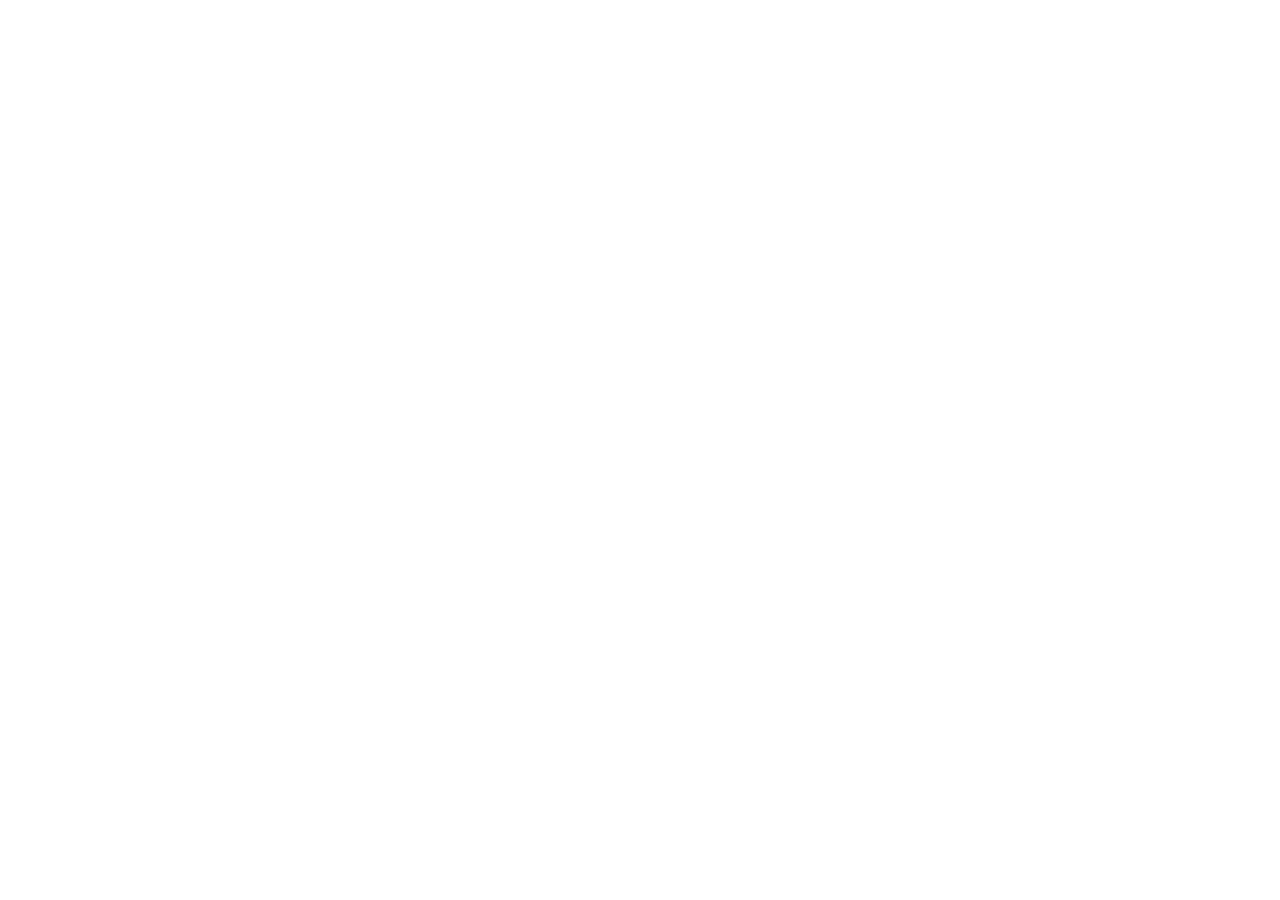
==== index.html @ 555c0369 "Add files via upload Initial website pages" ====
<!doctype html>
<html lang="en">
<head>
  <meta charset="utf-8">
  <meta name="viewport" content="width=device-width, initial-scale=1">
  <meta name="description" content="Academic profile and technical blog of Cheng Hangyu.">
  <title>Cheng Hangyu</title>
  <link rel="stylesheet" href="assets/css/style.css">
</head>
<body data-page="home">
  <noscript>This website requires JavaScript to render its content.</noscript>
  <script src="assets/js/blog-posts.js"></script>
  <script src="assets/js/site-data.js"></script>
  <script src="assets/js/site.js"></script>
</body>
</html>
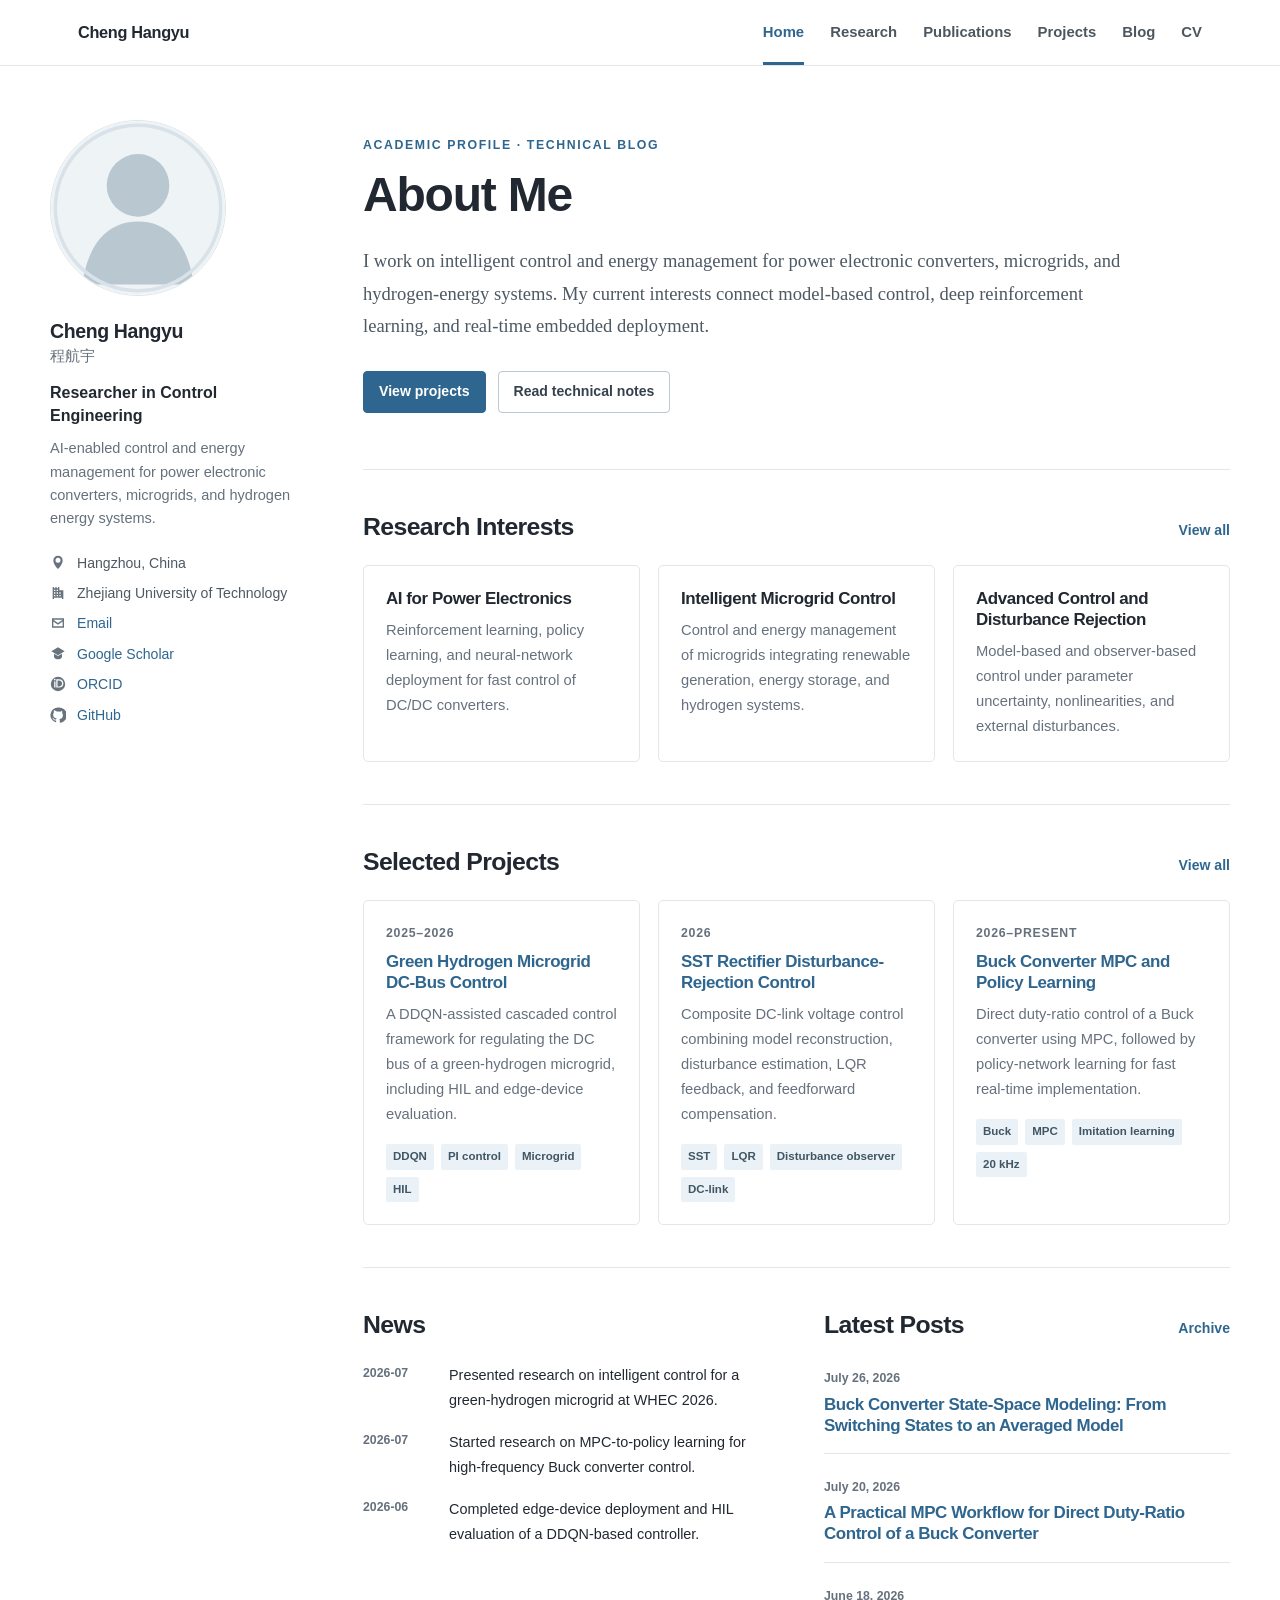
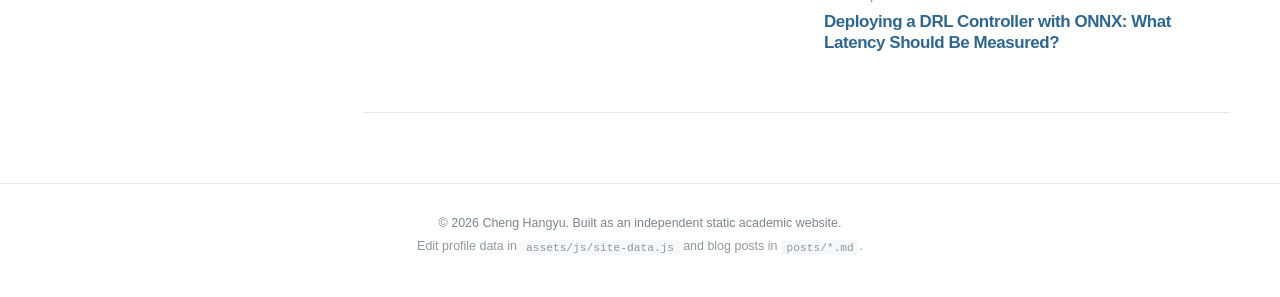
==== commit ad9ad3be: "Add redeployment comment to index.html Comit changes" ====
--- a/index.html
+++ b/index.html
@@ -1,3 +1,4 @@
+<!-- Force GitHub Pages redeployment -->
 <!doctype html>
 <html lang="en">
 <head>
--- a/assets/css/style.css
+++ b/assets/css/style.css
@@ -0,0 +1,233 @@
+:root {
+  --ink: #222831;
+  --muted: #66717d;
+  --line: #e2e7eb;
+  --soft: #f5f7f8;
+  --accent: #2f668f;
+  --accent-dark: #214c6e;
+  --accent-soft: #eaf2f7;
+  --max-width: 1180px;
+  --sidebar-width: 245px;
+}
+
+* { box-sizing: border-box; }
+html { scroll-behavior: smooth; }
+body {
+  margin: 0;
+  color: var(--ink);
+  background: #fff;
+  font-family: -apple-system, BlinkMacSystemFont, "Segoe UI", "Noto Sans", Helvetica, Arial, sans-serif;
+  font-size: 16px;
+  line-height: 1.7;
+}
+
+a { color: var(--accent); text-decoration: none; }
+a:hover { color: var(--accent-dark); text-decoration: underline; }
+img { max-width: 100%; }
+code { font-family: "SFMono-Regular", Consolas, monospace; font-size: .9em; background: var(--soft); padding: .1rem .35rem; border-radius: 4px; }
+
+.site-header {
+  position: sticky;
+  top: 0;
+  z-index: 50;
+  background: rgba(255,255,255,.96);
+  border-bottom: 1px solid var(--line);
+  backdrop-filter: blur(12px);
+}
+.header-inner {
+  max-width: var(--max-width);
+  min-height: 64px;
+  margin: 0 auto;
+  padding: 0 28px;
+  display: flex;
+  align-items: center;
+  justify-content: space-between;
+  gap: 30px;
+}
+.site-title { color: var(--ink); font-weight: 700; letter-spacing: -.02em; font-size: 1.02rem; }
+.site-title:hover { text-decoration: none; }
+.top-nav { display: flex; align-items: center; gap: 26px; }
+.top-nav a { color: #4d5760; font-size: .93rem; font-weight: 600; padding: 20px 0 17px; border-bottom: 3px solid transparent; }
+.top-nav a:hover { text-decoration: none; color: var(--accent); }
+.top-nav a[aria-current="page"] { color: var(--accent); border-color: var(--accent); }
+.nav-toggle { display: none; border: 0; background: transparent; width: 42px; height: 42px; padding: 9px; cursor: pointer; color: var(--ink); }
+.nav-toggle svg { width: 100%; height: 100%; fill: currentColor; }
+
+.page-shell {
+  width: min(var(--max-width), calc(100% - 56px));
+  margin: 0 auto;
+  display: grid;
+  grid-template-columns: var(--sidebar-width) minmax(0, 1fr);
+  gap: 68px;
+  padding: 54px 0 70px;
+}
+
+.profile-sidebar { align-self: start; position: sticky; top: 108px; }
+.avatar { width: 176px; height: 176px; object-fit: cover; border-radius: 50%; display: block; margin-bottom: 23px; border: 1px solid #dfe5e8; }
+.profile-names h2 { font-size: 1.22rem; margin: 0; letter-spacing: -.02em; }
+.name-zh { margin: 0 0 12px; color: var(--muted); font-size: .93rem; }
+.profile-title { font-weight: 650; line-height: 1.45; margin: 0 0 10px; }
+.profile-bio { color: var(--muted); font-size: .91rem; line-height: 1.6; margin: 0 0 22px; }
+.profile-meta { list-style: none; padding: 0; margin: 0; display: grid; gap: 10px; }
+.profile-meta li { display: grid; grid-template-columns: 18px minmax(0,1fr); align-items: start; gap: 9px; color: #4e5963; font-size: .88rem; line-height: 1.45; }
+.profile-meta svg { width: 16px; height: 16px; fill: #68737d; margin-top: 2px; }
+.profile-meta a { overflow-wrap: anywhere; }
+
+.main-content { min-width: 0; }
+.eyebrow { color: var(--accent); font-size: .77rem; font-weight: 800; letter-spacing: .13em; text-transform: uppercase; margin: 0 0 9px; }
+h1, h2, h3 { line-height: 1.25; letter-spacing: -.025em; }
+h1 { font-size: clamp(2rem, 4vw, 3rem); margin: 0 0 20px; }
+h2 { font-size: 1.55rem; margin: 0 0 18px; }
+h3 { font-size: 1.06rem; }
+.lead { font-family: Georgia, "Times New Roman", serif; color: #4e5963; font-size: 1.16rem; line-height: 1.75; max-width: 780px; }
+.intro-section { padding: 15px 0 56px; border-bottom: 1px solid var(--line); }
+.page-header { padding: 12px 0 42px; border-bottom: 1px solid var(--line); margin-bottom: 40px; }
+.content-section { padding: 42px 0; border-bottom: 1px solid var(--line); }
+.section-heading { display: flex; justify-content: space-between; align-items: baseline; gap: 20px; margin-bottom: 22px; }
+.section-heading h2 { margin: 0; }
+.section-heading > a { font-size: .88rem; font-weight: 650; }
+.button-row { display: flex; gap: 12px; margin-top: 28px; flex-wrap: wrap; }
+.button { appearance: none; display: inline-flex; align-items: center; justify-content: center; min-height: 40px; padding: 8px 15px; border: 1px solid #bcc7cf; border-radius: 4px; background: #fff; color: #35424d; font-weight: 700; font-size: .88rem; cursor: pointer; }
+.button:hover { text-decoration: none; border-color: var(--accent); color: var(--accent); }
+.button.primary { background: var(--accent); color: #fff; border-color: var(--accent); }
+.button.primary:hover { background: var(--accent-dark); }
+
+.research-grid { display: grid; grid-template-columns: repeat(3, 1fr); gap: 18px; }
+.research-card, .project-card { padding: 22px; border: 1px solid var(--line); border-radius: 5px; background: #fff; }
+.research-card h3, .project-card h3 { margin: 0 0 9px; }
+.research-card p, .project-card p { margin: 0; color: var(--muted); font-size: .92rem; }
+.project-grid { display: grid; grid-template-columns: repeat(3, 1fr); gap: 18px; }
+.card-kicker { color: var(--muted); font-size: .77rem; font-weight: 700; margin-bottom: 7px; text-transform: uppercase; letter-spacing: .06em; }
+.tag-list { display: flex; flex-wrap: wrap; gap: 7px; margin-top: 17px; }
+.tag-list span { color: #415564; background: var(--accent-soft); border-radius: 2px; padding: 3px 7px; font-size: .72rem; font-weight: 650; }
+.two-column-section { display: grid; grid-template-columns: 1fr 1fr; gap: 55px; }
+.news-list, .compact-post-list { display: grid; gap: 18px; }
+.news-item { display: grid; grid-template-columns: 72px 1fr; gap: 14px; }
+.news-item time, .compact-post-list time { color: var(--muted); font-size: .77rem; font-weight: 700; }
+.news-item p { margin: 0; font-size: .9rem; }
+.compact-post-list article { padding-bottom: 17px; border-bottom: 1px solid var(--line); }
+.compact-post-list article:last-child { border: 0; }
+.compact-post-list h3 { margin: 3px 0 0; }
+
+.research-detail-list { display: grid; }
+.research-detail { display: grid; grid-template-columns: 76px 1fr; gap: 28px; padding: 33px 0; border-bottom: 1px solid var(--line); }
+.research-index { color: #a6b1ba; font-size: 1.55rem; font-weight: 300; }
+.research-detail h2 { margin: 0 0 11px; }
+.research-detail p { color: var(--muted); margin: 0; max-width: 730px; }
+.framework-flow { display: flex; align-items: center; flex-wrap: wrap; gap: 10px; }
+.framework-flow span { border: 1px solid var(--line); padding: 8px 12px; border-radius: 3px; font-size: .86rem; font-weight: 650; }
+.framework-flow b { color: #a4afb8; }
+
+.archive-year { margin-bottom: 48px; }
+.year-title { font-size: 1.6rem; padding-bottom: 9px; border-bottom: 1px solid var(--line); margin-bottom: 25px; }
+.archive-post { margin: 0 0 31px; }
+.archive-post h3 { font-size: 1.22rem; margin: 0 0 5px; }
+.archive-post > p:last-child { color: #596570; margin: 8px 0 0; max-width: 760px; }
+.post-meta { color: #818b94; font-size: .78rem; margin: 0; }
+.search-box { display: flex; align-items: center; gap: 9px; max-width: 430px; border: 1px solid #cbd3d9; border-radius: 4px; padding: 8px 11px; margin-top: 24px; }
+.search-box:focus-within { border-color: var(--accent); box-shadow: 0 0 0 3px var(--accent-soft); }
+.search-box svg { width: 17px; height: 17px; fill: #7b858e; flex: 0 0 auto; }
+.search-box input { border: 0; outline: 0; width: 100%; font: inherit; font-size: .9rem; color: var(--ink); }
+.empty-state { background: var(--soft); padding: 20px; border-radius: 4px; color: var(--muted); }
+
+.publication-item { margin: 0 0 29px; padding-left: 16px; border-left: 3px solid var(--accent-soft); }
+.publication-item h3 { font-size: 1.13rem; margin: 3px 0 6px; }
+.publication-item p { margin: 3px 0; color: var(--muted); }
+.pub-type { color: var(--accent); font-size: .73rem; font-weight: 800; text-transform: uppercase; letter-spacing: .08em; }
+.authors { font-style: italic; }
+
+.project-detail-list { display: grid; gap: 0; }
+.project-detail { padding: 8px 0 44px; margin-bottom: 38px; border-bottom: 1px solid var(--line); scroll-margin-top: 95px; }
+.project-detail h2 { margin: 5px 0 14px; font-size: 1.55rem; }
+.project-description { color: #56616b; max-width: 780px; }
+.project-detail h3 { margin-top: 25px; }
+.project-detail ul { padding-left: 1.3rem; color: #4f5b65; }
+.project-detail li { margin-bottom: 7px; }
+
+.article-header { padding-bottom: 30px; border-bottom: 1px solid var(--line); margin-bottom: 34px; }
+.article-header h1 { max-width: 850px; }
+.back-link { display: inline-block; margin-bottom: 28px; font-size: .85rem; font-weight: 650; }
+.article-body { max-width: 780px; font-family: Georgia, "Times New Roman", serif; font-size: 1.05rem; color: #303840; }
+.article-body h2 { font-family: -apple-system, BlinkMacSystemFont, "Segoe UI", sans-serif; margin: 2.3rem 0 .8rem; }
+.article-body p, .article-body li { line-height: 1.85; }
+.article-body .equation { font-family: "Cambria Math", Georgia, serif; text-align: center; padding: 20px; margin: 22px 0; background: var(--soft); border-radius: 4px; font-size: 1.1rem; }
+.note { border-left: 3px solid var(--accent); background: var(--accent-soft); padding: 14px 17px; margin: 24px 0; }
+
+.cv-header { display: flex; justify-content: space-between; align-items: flex-start; gap: 24px; }
+.cv-section { padding: 26px 0; border-bottom: 1px solid var(--line); }
+.cv-section h2 { font-size: 1.2rem; }
+.cv-entry { display: grid; grid-template-columns: 1fr 120px; gap: 28px; margin-bottom: 19px; }
+.cv-entry strong { font-size: .98rem; }
+.cv-entry p { color: var(--muted); margin: 3px 0 0; font-size: .9rem; }
+.cv-entry time { color: var(--muted); text-align: right; font-size: .85rem; }
+
+.site-footer { border-top: 1px solid var(--line); padding: 27px 28px 37px; color: #7b858e; text-align: center; font-size: .78rem; }
+.site-footer p { margin: 2px 0; }
+.footer-small { opacity: .85; }
+
+@media (max-width: 940px) {
+  .page-shell { grid-template-columns: 190px minmax(0,1fr); gap: 38px; }
+  .avatar { width: 145px; height: 145px; }
+  .research-grid, .project-grid { grid-template-columns: 1fr; }
+}
+
+@media (max-width: 760px) {
+  .header-inner { padding: 0 18px; }
+  .nav-toggle { display: block; }
+  .top-nav { display: none; position: absolute; left: 0; right: 0; top: 64px; background: #fff; border-bottom: 1px solid var(--line); padding: 9px 18px 17px; flex-direction: column; align-items: stretch; gap: 0; }
+  .top-nav.is-open { display: flex; }
+  .top-nav a { padding: 10px 2px; border: 0; }
+  .page-shell { width: min(100% - 36px, 700px); grid-template-columns: 1fr; gap: 35px; padding-top: 35px; }
+  .profile-sidebar { position: static; display: grid; grid-template-columns: 100px 1fr; column-gap: 20px; align-items: start; padding-bottom: 30px; border-bottom: 1px solid var(--line); }
+  .avatar { width: 100px; height: 100px; grid-row: span 3; margin: 0; }
+  .profile-names h2 { margin-top: 2px; }
+  .profile-bio { grid-column: 2; }
+  .profile-meta { grid-column: 1 / -1; grid-template-columns: 1fr 1fr; margin-top: 10px; }
+  .two-column-section { grid-template-columns: 1fr; gap: 45px; }
+  .cv-header { display: block; }
+  .cv-header .button { margin-top: 15px; }
+}
+
+@media (max-width: 480px) {
+  body { font-size: 15px; }
+  .profile-sidebar { grid-template-columns: 78px 1fr; column-gap: 15px; }
+  .avatar { width: 78px; height: 78px; }
+  .profile-meta { grid-template-columns: 1fr; }
+  .research-detail { grid-template-columns: 42px 1fr; gap: 12px; }
+  .cv-entry { grid-template-columns: 1fr; gap: 3px; }
+  .cv-entry time { text-align: left; }
+}
+
+@media print {
+  .site-header, .profile-sidebar, .site-footer, .cv-header .button { display: none !important; }
+  .page-shell { display: block; width: 100%; padding: 0; }
+  .main-content { width: 100%; }
+  a { color: inherit; }
+  .cv-section { break-inside: avoid; }
+}
+
+/* Markdown article elements */
+.article-body h1,
+.article-body h3,
+.article-body h4,
+.article-body h5,
+.article-body h6 {
+  font-family: -apple-system, BlinkMacSystemFont, "Segoe UI", sans-serif;
+  margin: 2rem 0 .75rem;
+}
+.article-body h1 { font-size: 1.9rem; }
+.article-body h3 { font-size: 1.2rem; }
+.article-body a { overflow-wrap: anywhere; }
+.article-body img { display: block; max-width: 100%; height: auto; margin: 1.6rem auto; border-radius: 4px; }
+.article-body blockquote { margin: 1.6rem 0; padding: .25rem 1.1rem; border-left: 4px solid var(--accent); background: var(--accent-soft); color: #4d5963; }
+.article-body blockquote p { margin: .75rem 0; }
+.article-body pre { overflow-x: auto; margin: 1.6rem 0; padding: 17px 19px; border: 1px solid #d9e0e5; border-radius: 5px; background: #f5f7f8; font-family: "SFMono-Regular", Consolas, "Liberation Mono", monospace; font-size: .88rem; line-height: 1.65; }
+.article-body code { padding: .12rem .34rem; border-radius: 3px; background: #eef2f4; font-family: "SFMono-Regular", Consolas, "Liberation Mono", monospace; font-size: .9em; }
+.article-body pre code { padding: 0; background: transparent; font-size: inherit; }
+.article-body hr { border: 0; border-top: 1px solid var(--line); margin: 2.3rem 0; }
+.article-body .table-wrap { overflow-x: auto; margin: 1.6rem 0; }
+.article-body table { width: 100%; border-collapse: collapse; font-family: -apple-system, BlinkMacSystemFont, "Segoe UI", sans-serif; font-size: .9rem; }
+.article-body th,
+.article-body td { padding: 10px 12px; border: 1px solid #dbe1e5; text-align: left; vertical-align: top; }
+.article-body th { background: #f4f6f7; font-weight: 700; }
+.math-display { overflow-x: auto; text-align: center; margin: 1.6rem 0; padding: 12px; }
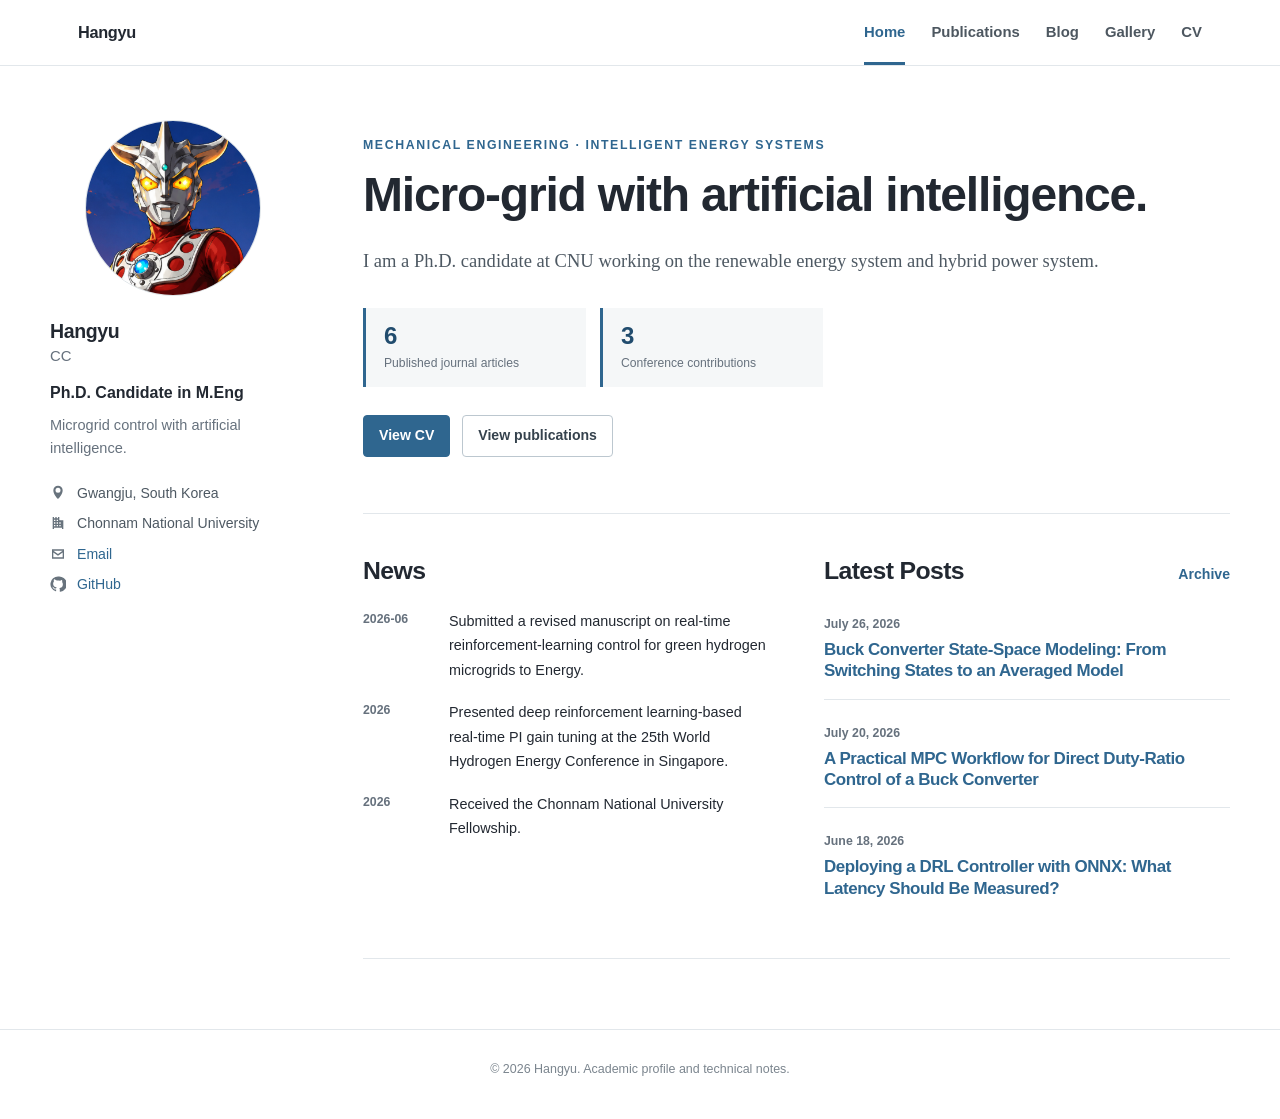
==== commit 965d5bdc: "Change with personal file" ====
--- a/index.html
+++ b/index.html
@@ -4,7 +4,7 @@
 <head>
   <meta charset="utf-8">
   <meta name="viewport" content="width=device-width, initial-scale=1">
-  <meta name="description" content="Academic profile and technical blog of Cheng Hangyu.">
+  <meta name="description" content="Academic profile and publications of Cheng Hangyu, a Ph.D. candidate working on intelligent control and hydrogen energy systems.">
   <title>Cheng Hangyu</title>
   <link rel="stylesheet" href="assets/css/style.css">
 </head>
--- a/assets/css/style.css
+++ b/assets/css/style.css
@@ -63,7 +63,7 @@
 }
 
 .profile-sidebar { align-self: start; position: sticky; top: 108px; }
-.avatar { width: 176px; height: 176px; object-fit: cover; border-radius: 50%; display: block; margin-bottom: 23px; border: 1px solid #dfe5e8; }
+.avatar { width: 176px; height: 176px; object-fit: cover; border-radius: 50%; display: block; margin: 0 auto 23px; border: 1px solid #dfe5e8; }
 .profile-names h2 { font-size: 1.22rem; margin: 0; letter-spacing: -.02em; }
 .name-zh { margin: 0 0 12px; color: var(--muted); font-size: .93rem; }
 .profile-title { font-weight: 650; line-height: 1.45; margin: 0 0 10px; }
@@ -92,14 +92,12 @@
 .button.primary { background: var(--accent); color: #fff; border-color: var(--accent); }
 .button.primary:hover { background: var(--accent-dark); }
 
-.research-grid { display: grid; grid-template-columns: repeat(3, 1fr); gap: 18px; }
-.research-card, .project-card { padding: 22px; border: 1px solid var(--line); border-radius: 5px; background: #fff; }
-.research-card h3, .project-card h3 { margin: 0 0 9px; }
-.research-card p, .project-card p { margin: 0; color: var(--muted); font-size: .92rem; }
-.project-grid { display: grid; grid-template-columns: repeat(3, 1fr); gap: 18px; }
-.card-kicker { color: var(--muted); font-size: .77rem; font-weight: 700; margin-bottom: 7px; text-transform: uppercase; letter-spacing: .06em; }
 .tag-list { display: flex; flex-wrap: wrap; gap: 7px; margin-top: 17px; }
 .tag-list span { color: #415564; background: var(--accent-soft); border-radius: 2px; padding: 3px 7px; font-size: .72rem; font-weight: 650; }
+.profile-stats { display: grid; grid-template-columns: repeat(2, minmax(0, 1fr)); gap: 14px; max-width: 460px; margin-top: 30px; }
+.profile-stats div { padding: 16px 18px; border-left: 3px solid var(--accent); background: var(--soft); }
+.profile-stats strong { display: block; color: var(--accent-dark); font-size: 1.5rem; line-height: 1; }
+.profile-stats span { display: block; margin-top: 7px; color: var(--muted); font-size: .76rem; line-height: 1.35; }
 .two-column-section { display: grid; grid-template-columns: 1fr 1fr; gap: 55px; }
 .news-list, .compact-post-list { display: grid; gap: 18px; }
 .news-item { display: grid; grid-template-columns: 72px 1fr; gap: 14px; }
@@ -109,11 +107,6 @@
 .compact-post-list article:last-child { border: 0; }
 .compact-post-list h3 { margin: 3px 0 0; }
 
-.research-detail-list { display: grid; }
-.research-detail { display: grid; grid-template-columns: 76px 1fr; gap: 28px; padding: 33px 0; border-bottom: 1px solid var(--line); }
-.research-index { color: #a6b1ba; font-size: 1.55rem; font-weight: 300; }
-.research-detail h2 { margin: 0 0 11px; }
-.research-detail p { color: var(--muted); margin: 0; max-width: 730px; }
 .framework-flow { display: flex; align-items: center; flex-wrap: wrap; gap: 10px; }
 .framework-flow span { border: 1px solid var(--line); padding: 8px 12px; border-radius: 3px; font-size: .86rem; font-weight: 650; }
 .framework-flow b { color: #a4afb8; }
@@ -136,14 +129,6 @@
 .pub-type { color: var(--accent); font-size: .73rem; font-weight: 800; text-transform: uppercase; letter-spacing: .08em; }
 .authors { font-style: italic; }
 
-.project-detail-list { display: grid; gap: 0; }
-.project-detail { padding: 8px 0 44px; margin-bottom: 38px; border-bottom: 1px solid var(--line); scroll-margin-top: 95px; }
-.project-detail h2 { margin: 5px 0 14px; font-size: 1.55rem; }
-.project-description { color: #56616b; max-width: 780px; }
-.project-detail h3 { margin-top: 25px; }
-.project-detail ul { padding-left: 1.3rem; color: #4f5b65; }
-.project-detail li { margin-bottom: 7px; }
-
 .article-header { padding-bottom: 30px; border-bottom: 1px solid var(--line); margin-bottom: 34px; }
 .article-header h1 { max-width: 850px; }
 .back-link { display: inline-block; margin-bottom: 28px; font-size: .85rem; font-weight: 650; }
@@ -160,6 +145,41 @@
 .cv-entry strong { font-size: .98rem; }
 .cv-entry p { color: var(--muted); margin: 3px 0 0; font-size: .9rem; }
 .cv-entry time { color: var(--muted); text-align: right; font-size: .85rem; }
+.cv-contact { margin: 20px 0 0; color: var(--muted); font-size: .86rem; }
+.cv-skill { display: grid; grid-template-columns: 175px 1fr; gap: 22px; margin-bottom: 16px; }
+.cv-skill p { margin: 0; color: var(--muted); font-size: .9rem; }
+.cv-publication strong { display: block; margin-top: 4px; }
+.award-grid { display: grid; grid-template-columns: 1fr 1fr; gap: 16px 32px; }
+.award-item { display: grid; grid-template-columns: 72px 1fr; gap: 12px; align-items: start; }
+.award-item time { color: var(--accent); font-size: .82rem; font-weight: 750; }
+.award-item strong { font-size: .91rem; }
+.award-item p { margin: 2px 0 0; color: var(--muted); font-size: .82rem; }
+
+.gallery-timeline { display: grid; }
+.gallery-year { display: grid; grid-template-columns: 78px minmax(0, 1fr); }
+.gallery-year-label { position: relative; border-right: 1px solid #cbd5dc; }
+.gallery-year-label::after { content: ""; position: absolute; top: 8px; right: -5px; width: 9px; height: 9px; border-radius: 50%; background: var(--accent); box-shadow: 0 0 0 4px #fff; }
+.gallery-year-label span { position: sticky; top: 88px; display: block; padding-right: 20px; color: var(--accent-dark); font-size: 1.05rem; font-weight: 800; letter-spacing: -.02em; }
+.gallery-year-content { min-width: 0; padding: 0 0 52px 30px; }
+.gallery-year:last-child .gallery-year-content { padding-bottom: 0; }
+.gallery-grid { display: grid; grid-template-columns: repeat(auto-fill, minmax(235px, 1fr)); gap: 26px 20px; }
+.gallery-card { min-width: 0; }
+.gallery-open { display: block; width: 100%; padding: 0; overflow: hidden; border: 0; border-radius: 5px; background: var(--soft); cursor: zoom-in; }
+.gallery-open:focus-visible { outline: 3px solid var(--accent); outline-offset: 3px; }
+.gallery-open img { display: block; width: 100%; aspect-ratio: 4 / 3; object-fit: cover; transition: transform .25s ease; }
+.gallery-open:hover img { transform: scale(1.025); }
+.gallery-caption { padding: 13px 2px 0; }
+.gallery-caption h2 { margin: 0 0 4px; font-size: 1rem; }
+.gallery-caption p { margin: 4px 0 0; color: var(--muted); font-size: .86rem; line-height: 1.55; }
+.gallery-caption .gallery-meta { color: #7b858e; font-size: .76rem; }
+.gallery-empty { padding: 48px; border: 1px dashed #cbd4da; border-radius: 6px; background: var(--soft); text-align: center; }
+.gallery-empty h2 { margin-bottom: 10px; }
+.gallery-empty > p:last-child { max-width: 520px; margin: 0 auto; color: var(--muted); }
+.gallery-lightbox { width: min(960px, calc(100% - 40px)); max-height: calc(100vh - 40px); padding: 16px; border: 0; border-radius: 7px; background: #fff; box-shadow: 0 24px 80px rgba(18, 28, 38, .28); }
+.gallery-lightbox::backdrop { background: rgba(17, 25, 33, .78); }
+.gallery-lightbox img { display: block; max-width: 100%; max-height: calc(100vh - 125px); margin: 0 auto; object-fit: contain; }
+.gallery-close { position: absolute; top: 8px; right: 8px; width: 36px; height: 36px; border: 1px solid var(--line); border-radius: 50%; background: rgba(255,255,255,.94); color: var(--ink); font-size: 1.5rem; line-height: 1; cursor: pointer; }
+.gallery-lightbox-caption { padding: 12px 42px 0 4px; color: var(--muted); font-size: .85rem; }
 
 .site-footer { border-top: 1px solid var(--line); padding: 27px 28px 37px; color: #7b858e; text-align: center; font-size: .78rem; }
 .site-footer p { margin: 2px 0; }
@@ -168,7 +188,6 @@
 @media (max-width: 940px) {
   .page-shell { grid-template-columns: 190px minmax(0,1fr); gap: 38px; }
   .avatar { width: 145px; height: 145px; }
-  .research-grid, .project-grid { grid-template-columns: 1fr; }
 }
 
 @media (max-width: 760px) {
@@ -186,6 +205,7 @@
   .two-column-section { grid-template-columns: 1fr; gap: 45px; }
   .cv-header { display: block; }
   .cv-header .button { margin-top: 15px; }
+  .award-grid { grid-template-columns: 1fr; }
 }
 
 @media (max-width: 480px) {
@@ -193,9 +213,15 @@
   .profile-sidebar { grid-template-columns: 78px 1fr; column-gap: 15px; }
   .avatar { width: 78px; height: 78px; }
   .profile-meta { grid-template-columns: 1fr; }
-  .research-detail { grid-template-columns: 42px 1fr; gap: 12px; }
+  .gallery-year { grid-template-columns: 52px minmax(0, 1fr); }
+  .gallery-year-label span { top: 76px; padding-right: 13px; font-size: .9rem; }
+  .gallery-year-content { padding-left: 18px; padding-bottom: 40px; }
+  .gallery-grid { grid-template-columns: 1fr; }
+  .gallery-empty { padding: 34px 22px; }
   .cv-entry { grid-template-columns: 1fr; gap: 3px; }
   .cv-entry time { text-align: left; }
+  .cv-skill { grid-template-columns: 1fr; gap: 3px; }
+  .profile-stats { grid-template-columns: 1fr; }
 }
 
 @media print {
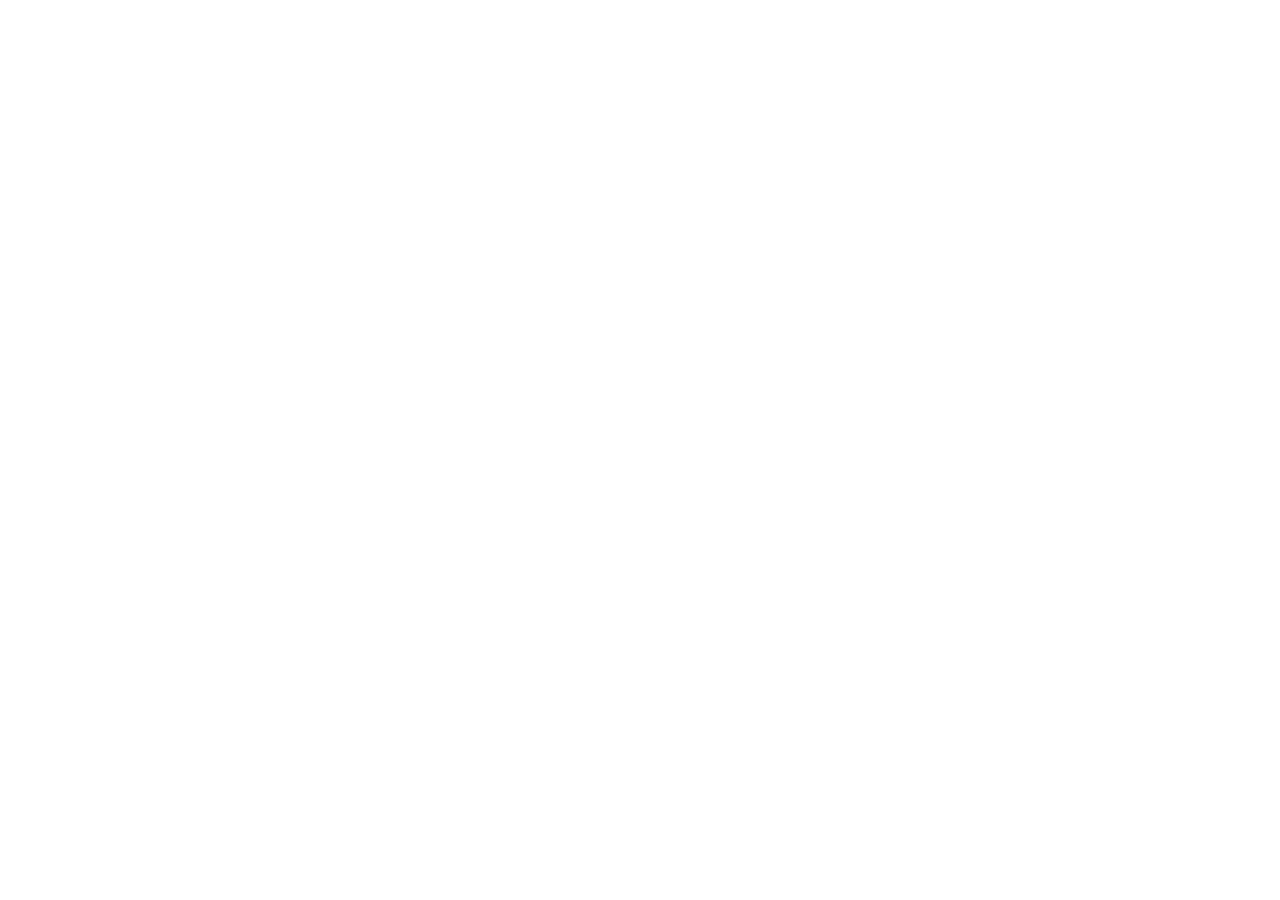
==== commit 1eec490b: "Fix comment syntax in index.html" ====
--- a/index.html
+++ b/index.html
@@ -1,4 +1,4 @@
-<!-- Force GitHub Pages redeployment -->
+<!-- Force GitHub Pages redeployment ->
 <!doctype html>
 <html lang="en">
 <head>
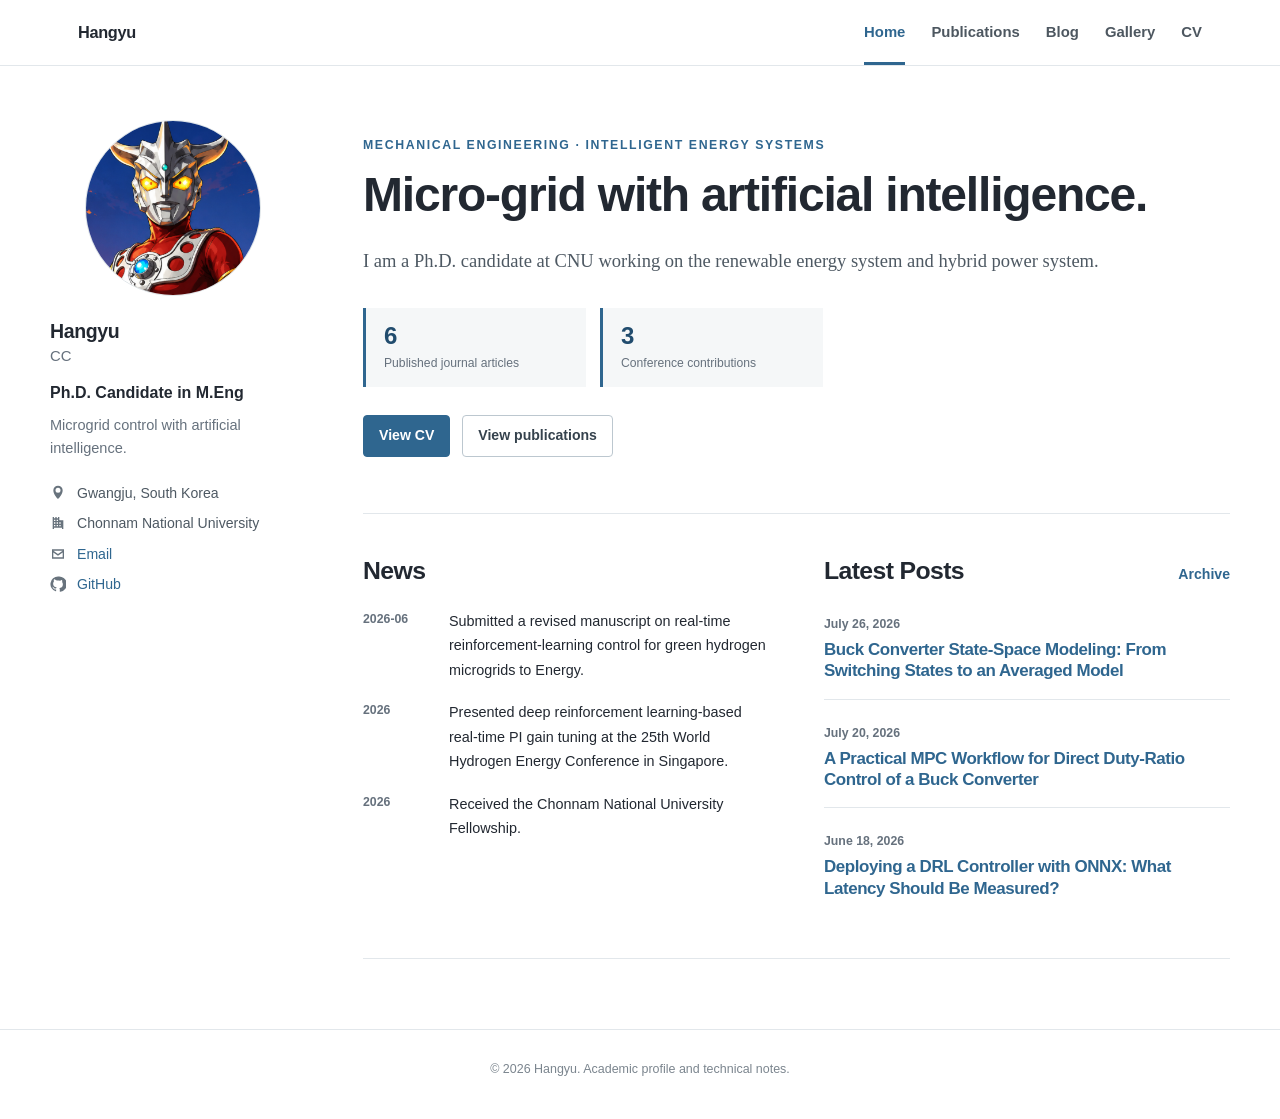
==== commit 9cc98466: "Update index.html" ====
--- a/index.html
+++ b/index.html
@@ -1,4 +1,4 @@
-<!-- Force GitHub Pages redeployment ->
+<!-- Force GitHub Pages redeployment -->
 <!doctype html>
 <html lang="en">
 <head>
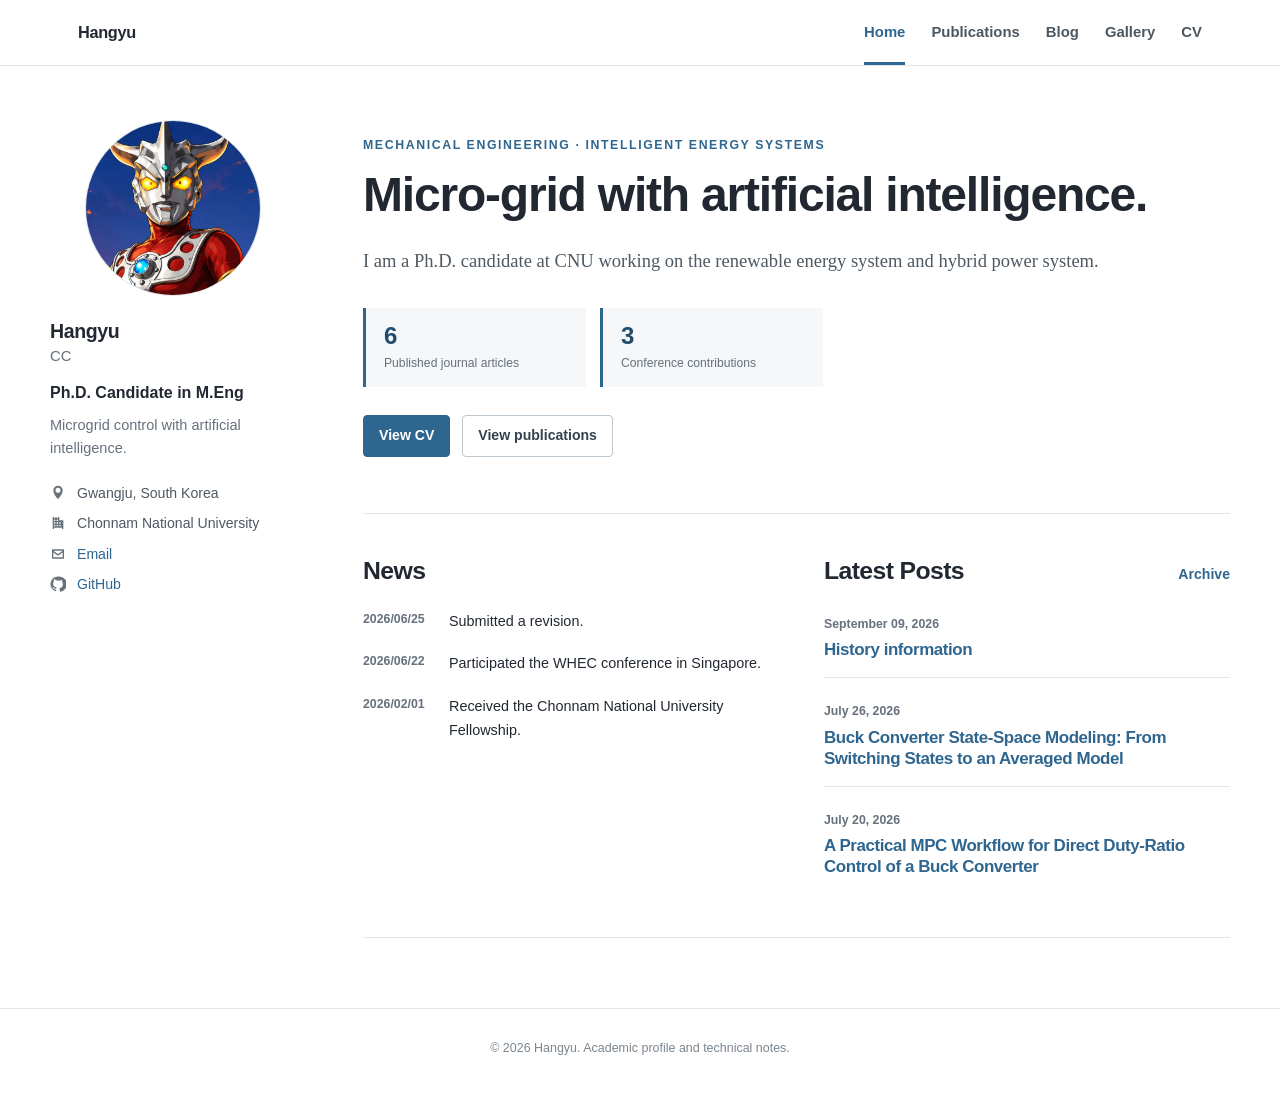
==== commit bc74ce8d: "0914" ====
--- a/index.html
+++ b/index.html
@@ -10,7 +10,7 @@
 </head>
 <body data-page="home">
   <noscript>This website requires JavaScript to render its content.</noscript>
-  <script src="assets/js/blog-posts.js"></script>
+  <script src="assets/js/blog-index.js"></script>
   <script src="assets/js/site-data.js"></script>
   <script src="assets/js/site.js"></script>
 </body>
